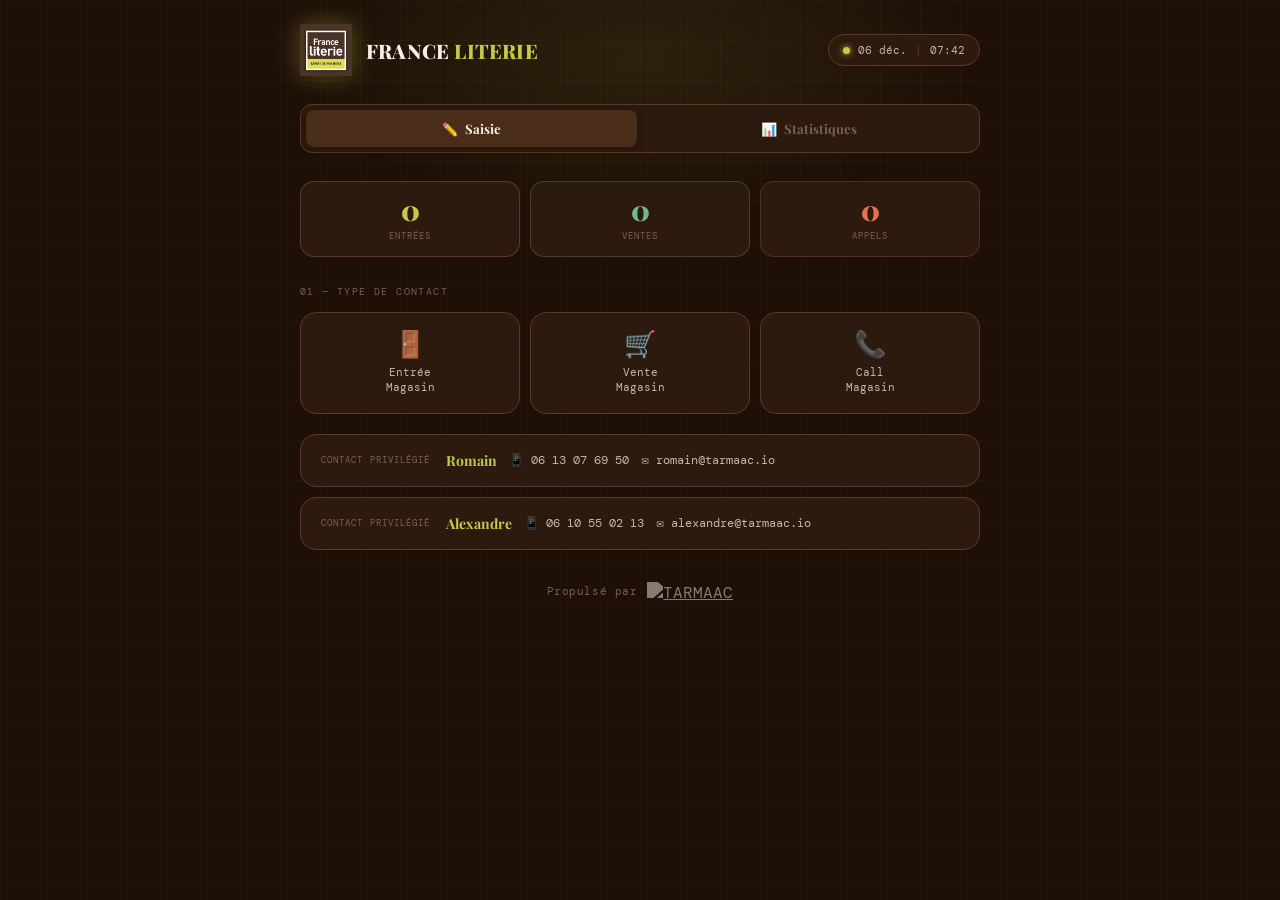
==== sauvegarde.html @ 5497d24d "novueau projet appscript" ====
<!DOCTYPE html>
<html lang="fr">
<head>
<meta charset="UTF-8">
<meta name="viewport" content="width=device-width, initial-scale=1.0">
<title>Suivi Magasin</title>
<link href="https://fonts.googleapis.com/css2?family=DM+Mono:wght@400;500&family=Playfair+Display:wght@700;800;900&display=swap" rel="stylesheet">
<style>
:root {
  --bg: #1e1007;
  --surface: #2d1a0e;
  --surface2: #3a2212;
  --surface3: #4a2d18;
  --border: #5e3820;
  --accent: #c3cc47;       /* or chaud France Literie */
  --accent-glow: rgba(195,204,71,0.15);
  --accent2: #e8734a;
  --accent3: #7eb8c9;
  --text: #f6f1e8;
  --muted: #7a6050;
  --success: #6dba8a;
  --silver: #c5b8a5;
  --radius: 16px;
  --font-display: 'Playfair Display', serif;
  --font-mono: 'DM Mono', monospace;
}

* { box-sizing: border-box; margin: 0; padding: 0; }

body {
  background: var(--bg);
  color: var(--text);
  font-family: var(--font-mono);
  min-height: 100vh;
  display: flex;
  flex-direction: column;
  align-items: center;
  padding: 24px 16px 48px;
  position: relative;
  overflow-x: hidden;
}

/* motif tissu subtil */
body::before {
  content: '';
  position: fixed; inset: 0;
  background-image:
    linear-gradient(rgba(195,204,71,0.03) 1px, transparent 1px),
    linear-gradient(90deg, rgba(195,204,71,0.03) 1px, transparent 1px);
  background-size: 40px 40px;
  pointer-events: none; z-index: 0;
}
body::after {
  content: '';
  position: fixed; top: -100px; left: 50%; transform: translateX(-50%);
  width: 700px; height: 320px;
  background: radial-gradient(ellipse, rgba(195,204,71,0.09) 0%, transparent 70%);
  pointer-events: none; z-index: 0;
}

.wrapper { width: 100%; max-width: 680px; position: relative; z-index: 1; }

/* ══ HEADER ══════════════════════════════════════════════ */
header {
  display: flex; justify-content: space-between; align-items: center;
  margin-bottom: 28px; gap: 12px;
}
.logo-block { display: flex; align-items: center; gap: 14px; }
.logo-img {
  height: 52px; width: auto;
  filter: drop-shadow(0 0 12px rgba(195,204,71,0.35));
}
.store-name {
  font-family: var(--font-display);
  font-size: clamp(15px,3.2vw,20px);
  font-weight: 800;
  letter-spacing: 0.01em;
  line-height: 1.15;
}
.store-name .highlight { color: var(--accent); }
.store-name .sub {
  display: block;
  font-size: 9px;
  font-family: var(--font-mono);
  font-weight: 400;
  color: var(--muted);
  letter-spacing: 0.14em;
  text-transform: uppercase;
  margin-top: 4px;
}

.header-right { display: flex; align-items: center; gap: 8px; flex-shrink: 0; }

.live-badge {
  display: flex; align-items: center; gap: 8px;
  background: var(--surface); border: 1px solid var(--border);
  border-radius: 100px; padding: 8px 14px;
  font-size: 11px; color: var(--silver); white-space: nowrap;
}
.live-dot {
  width: 7px; height: 7px;
  background: var(--accent); border-radius: 50%;
  animation: pulse 2s ease-in-out infinite;
  box-shadow: 0 0 6px var(--accent);
}
@keyframes pulse { 0%,100%{opacity:1} 50%{opacity:0.3} }

/* ══ NAV TABS ════════════════════════════════════════════ */
.nav-tabs {
  display: flex; gap: 6px; margin-bottom: 28px;
  background: var(--surface); border: 1px solid var(--border);
  border-radius: 12px; padding: 5px;
}
.nav-tab {
  flex: 1; padding: 10px 16px; border: none; border-radius: 8px;
  font-family: var(--font-display); font-size: 13px; font-weight: 700;
  color: var(--muted); background: transparent; cursor: pointer;
  transition: all 0.2s ease; display: flex; align-items: center;
  justify-content: center; gap: 7px;
  -webkit-tap-highlight-color: transparent;
}
.nav-tab:hover { color: var(--silver); }
.nav-tab.active { background: var(--surface3); color: var(--text); box-shadow: 0 2px 8px rgba(0,0,0,0.3); }

/* ══ SAISIE PAGE ═════════════════════════════════════════ */
#page-saisie { animation: fadeUp 0.25s ease forwards; }
@keyframes fadeUp { from{opacity:0;transform:translateY(8px)} to{opacity:1;transform:translateY(0)} }

/* Compteurs jour */
.day-counters { display: flex; gap: 10px; margin-bottom: 28px; }
.day-chip {
  flex: 1; background: var(--surface); border: 1px solid var(--border);
  border-radius: 14px; padding: 14px 10px; text-align: center;
  transition: border-color 0.2s ease;
}
.chip-val { font-family: var(--font-display); font-size: 28px; font-weight: 900; line-height: 1; }
.chip-lbl { font-size: 9px; color: var(--muted); text-transform: uppercase; letter-spacing: 0.1em; margin-top: 6px; }
.c-entree { border-color: rgba(200,169,110,0.25); }
.c-entree .chip-val { color: var(--accent); }
.c-vente  { border-color: rgba(109,186,138,0.25); }
.c-vente  .chip-val { color: var(--success); }
.c-call   { border-color: rgba(232,115,74,0.2); }
.c-call   .chip-val { color: var(--accent2); }

/* Steps */
.step { display: none; animation: fadeUp 0.2s ease forwards; }
.step.active { display: block; }

.section-label {
  font-size: 10px; text-transform: uppercase; letter-spacing: 0.14em;
  color: var(--muted); margin-bottom: 14px;
}

/* Grilles de boutons */
.btn-grid { display: grid; gap: 10px; margin-bottom: 20px; }
.cols-3 { grid-template-columns: repeat(3,1fr); }
.cols-sources { grid-template-columns: repeat(3,1fr); }
.cols-3-auto { grid-template-columns: repeat(3,1fr); }

@media(max-width:400px){
  .cols-sources { grid-template-columns: repeat(2,1fr); }
  .cols-3-auto  { grid-template-columns: repeat(2,1fr); }
}

.card-btn {
  display: flex; flex-direction: column; align-items: center; justify-content: center;
  gap: 8px; padding: 18px 10px;
  background: var(--surface); border: 1.5px solid var(--border);
  border-radius: var(--radius); cursor: pointer; color: var(--silver);
  font-family: var(--font-mono); font-size: 12px; text-align: center; line-height: 1.35;
  transition: all 0.15s ease;
  -webkit-tap-highlight-color: transparent;
}
.card-btn .icon { font-size: 26px; line-height: 1; }
.card-btn .label { font-size: 11px; }
.card-btn:hover { border-color: var(--accent); color: var(--text); background: var(--surface2); }
.card-btn.selected { border-color: var(--accent); background: var(--accent-glow); color: var(--text); }
.card-btn.compact { padding: 14px 8px; }
.card-btn.compact .icon { font-size: 22px; }

/* couleurs par source */
.card-btn[data-source="google"]:hover,   .card-btn[data-source="google"].selected    { border-color:#4285f4; background:rgba(66,133,244,0.08); }
.card-btn[data-source="facebook"]:hover, .card-btn[data-source="facebook"].selected  { border-color:#1877f2; background:rgba(24,119,242,0.08); }
.card-btn[data-source="reco"]:hover,     .card-btn[data-source="reco"].selected      { border-color:#f59e0b; background:rgba(245,158,11,0.08); }
.card-btn[data-source="autre"]:hover,    .card-btn[data-source="autre"].selected     { border-color:var(--muted); background:rgba(102,102,102,0.08); }
.card-btn[data-source="saitpas"]:hover,  .card-btn[data-source="saitpas"].selected   { border-color:var(--muted); background:rgba(102,102,102,0.08); }
.card-btn[data-source="emplacement"]:hover, .card-btn[data-source="emplacement"].selected { border-color:#a78bfa; background:rgba(167,139,250,0.08); }
.card-btn[data-axe]:hover, .card-btn[data-axe].selected { border-color:var(--success); background:rgba(109,186,138,0.08); }

.recap-bar {
  background: var(--surface2); border: 1px solid var(--border);
  border-radius: 12px; padding: 14px 18px;
  display: flex; align-items: center; justify-content: space-between;
  margin-bottom: 20px; font-size: 12px;
}
.recap-badge { padding: 4px 10px; border-radius: 100px; font-size: 11px; font-weight: 500; }
.badge-entree { background: rgba(195,204,71,0.15); color: var(--accent); }
.badge-vente  { background: rgba(109,186,138,0.15); color: var(--success); }
.badge-call   { background: rgba(232,115,74,0.15);  color: var(--accent2); }

/* Champ CA */
.ca-field {
  margin-bottom: 20px;
}
.ca-label {
  font-size: 10px; text-transform: uppercase; letter-spacing: 0.14em;
  color: var(--muted); margin-bottom: 10px; display: block;
}
.ca-input-wrap {
  display: flex; align-items: center; gap: 0;
  background: var(--surface); border: 1.5px solid var(--border);
  border-radius: 12px; overflow: hidden;
  transition: border-color 0.15s ease;
}
.ca-input-wrap:focus-within { border-color: var(--accent); }
.ca-input {
  flex: 1; background: transparent; border: none; outline: none;
  padding: 16px 18px; font-family: var(--font-display); font-size: 22px;
  font-weight: 800; color: var(--text); color-scheme: dark;
  min-width: 0;
}
.ca-input::placeholder { color: var(--muted); font-size: 18px; }
.ca-currency {
  padding: 0 18px; font-family: var(--font-display); font-size: 20px;
  font-weight: 800; color: var(--accent); flex-shrink: 0;
  border-left: 1px solid var(--border);
  height: 100%; display: flex; align-items: center;
  background: rgba(195,204,71,0.06);
}

.confirm-area { margin-top: 24px; display: flex; flex-direction: column; gap: 12px; }

.btn-confirm {
  width: 100%; background: var(--accent); color: #2a1c10;
  border: none; border-radius: var(--radius); padding: 20px;
  font-family: var(--font-display); font-size: 18px; font-weight: 800;
  cursor: pointer; transition: all 0.15s ease;
  -webkit-tap-highlight-color: transparent;
}
.btn-confirm:hover { background: #d4dc52; transform: translateY(-1px); box-shadow: 0 6px 24px rgba(195,204,71,0.4); }
.btn-confirm:active { transform: scale(0.98); }
.btn-confirm:disabled { opacity: 0.25; cursor: not-allowed; transform: none; box-shadow: none; }
.btn-confirm.loading { pointer-events: none; opacity: 0.7; }

.btn-back {
  width: 100%; background: transparent; color: var(--muted);
  border: 1px solid var(--border); border-radius: var(--radius);
  padding: 14px; font-family: var(--font-mono); font-size: 13px;
  cursor: pointer; transition: all 0.15s ease;
}
.btn-back:hover { color: var(--text); border-color: var(--text); }

.btn-reset {
  width: 100%; background: var(--surface); color: var(--text);
  border: 2px solid var(--border); border-radius: var(--radius);
  padding: 18px; font-family: var(--font-display); font-size: 16px;
  font-weight: 800; cursor: pointer; transition: all 0.15s ease;
}
.btn-reset:hover { border-color: var(--accent); color: var(--accent); box-shadow: 0 0 20px var(--accent-glow); }

.error-msg {
  background: rgba(232,115,74,0.1); border: 1px solid rgba(232,115,74,0.3);
  border-radius: 10px; padding: 12px 16px; font-size: 12px;
  color: var(--accent2); display: none;
}

.spinner { display:inline-block; width:16px; height:16px; border:2px solid rgba(10,11,15,0.3); border-top-color:#2a1c10; border-radius:50%; animation:spin 0.6s linear infinite; vertical-align:middle; margin-right:8px; }
@keyframes spin { to{transform:rotate(360deg)} }

/* Succès */
#step-success { text-align: center; padding: 40px 20px; }
.success-icon { font-size: 72px; margin-bottom: 24px; animation: pop 0.4s cubic-bezier(0.34,1.56,0.64,1) forwards; }
@keyframes pop { from{transform:scale(0.3);opacity:0} to{transform:scale(1);opacity:1} }
.success-title { font-family: var(--font-display); font-size: 32px; font-weight: 800; margin-bottom: 8px; }
.success-sub { color: var(--muted); font-size: 13px; margin-bottom: 40px; }
.success-recap {
  background: var(--surface); border: 1px solid var(--border);
  border-radius: var(--radius); padding: 20px; margin-bottom: 32px;
  text-align: left; font-size: 13px; display: flex; flex-direction: column; gap: 10px;
}
.recap-row { display: flex; justify-content: space-between; align-items: center; color: var(--muted); }
.recap-row span:last-child { color: var(--text); font-weight: 500; }
.recap-row .recap-ca { color: var(--accent); font-family: var(--font-display); font-size: 17px; font-weight: 800; }

/* Contact card */
.contact-card {
  margin-top: 20px; background: var(--surface);
  border: 1px solid var(--border); border-radius: var(--radius);
  padding: 16px 20px; display: flex; align-items: center; gap: 16px;
}
.contact-label { font-size: 9px; text-transform: uppercase; letter-spacing: 0.12em; color: var(--muted); white-space: nowrap; flex-shrink: 0; }
.contact-info { display: flex; align-items: center; gap: 12px; flex-wrap: wrap; flex: 1; }
.contact-name { font-family: var(--font-display); font-weight: 700; font-size: 14px; color: var(--accent); flex-shrink: 0; }
.contact-links { display: flex; gap: 12px; flex-wrap: wrap; }
.contact-link { font-size: 12px; color: var(--silver); text-decoration: none; transition: color 0.15s ease; }
.contact-link:hover { color: var(--accent); }

/* ══ STATS PAGE ══════════════════════════════════════════ */
#page-stats { display: none; animation: fadeUp 0.25s ease forwards; }
#page-stats.active { display: block; }

.dp-trigger-pill {
  display: flex; align-items: center; gap: 8px;
  background: var(--surface); border: 1px solid var(--border);
  border-radius: 10px; padding: 10px 16px; cursor: pointer;
  font-family: var(--font-mono); font-size: 12px; color: var(--silver);
  transition: all 0.15s ease; width: 100%; margin-bottom: 16px;
  -webkit-tap-highlight-color: transparent;
}
.dp-trigger-pill:hover { border-color: var(--accent); color: var(--text); }
.dp-trigger-pill.open { border-color: var(--accent); color: var(--accent); background: rgba(195,204,71,0.06); }
.dp-pill-icon { font-size: 14px; flex-shrink: 0; }
.dp-pill-label { flex: 1; font-weight: 500; }
.dp-pill-range { color: var(--accent); font-weight: 500; }
.dp-pill-arrow { font-size: 10px; opacity: 0.6; transition: transform 0.2s ease; }
.dp-trigger-pill.open .dp-pill-arrow { transform: rotate(180deg); }

.dp-inline {
  background: var(--surface); border: 1px solid var(--border); border-radius: 14px;
  overflow: hidden; margin-bottom: 24px; display: none;
  animation: fadeUp 0.2s ease forwards;
}
.dp-inline.open { display: block; }
.dp-inline-body { display: flex; flex-wrap: wrap; }

.dp-sc-list {
  width: 168px; flex-shrink: 0; border-right: 1px solid var(--border); padding: 10px 0;
}
@media(max-width:540px) {
  .dp-sc-list { width: 100%; border-right: none; border-bottom: 1px solid var(--border); display: flex; flex-wrap: wrap; padding: 10px 12px; gap: 6px; }
  .dp-sc-btn { width: auto !important; padding: 6px 12px !important; border-radius: 100px !important; border: 1px solid var(--border); }
  .dp-sc-btn.active { background: rgba(200,169,110,0.1) !important; border-color: var(--accent); }
  .dp-sc-radio { display: none !important; }
}

.dp-sc-btn {
  display: flex; align-items: center; gap: 10px; width: 100%;
  padding: 8px 14px; font-size: 12px; color: var(--silver); cursor: pointer;
  font-family: var(--font-mono); border: none; background: none;
  text-align: left; transition: all 0.1s ease;
}
.dp-sc-btn:hover { color: var(--text); background: rgba(255,255,255,0.03); }
.dp-sc-btn.active { color: var(--accent); background: rgba(195,204,71,0.07); }
.dp-sc-radio { width: 13px; height: 13px; border-radius: 50%; border: 2px solid var(--border); flex-shrink: 0; transition: all 0.15s ease; }
.dp-sc-btn.active .dp-sc-radio { border-color: var(--accent); background: var(--accent); box-shadow: 0 0 5px var(--accent); }

.dp-cals-area { flex: 1; min-width: 0; padding: 16px; display: flex; flex-direction: column; gap: 12px; }
.dp-cals-row { display: flex; gap: 16px; flex-wrap: wrap; }
.dp-cal { flex: 1; min-width: 180px; }

.dp-cal-head { display: flex; align-items: center; justify-content: space-between; margin-bottom: 8px; }
.dp-nav { background: none; border: 1px solid var(--border); border-radius: 6px; color: var(--silver); width: 26px; height: 26px; font-size: 14px; cursor: pointer; display: flex; align-items: center; justify-content: center; transition: all 0.15s ease; }
.dp-nav:hover { border-color: var(--accent); color: var(--accent); }
.dp-cal-title { font-family: var(--font-display); font-weight: 800; font-size: 13px; text-align: center; flex: 1; }

.dp-grid { display: grid; grid-template-columns: repeat(7,1fr); gap: 1px; }
.dp-dow { font-size: 9px; color: var(--muted); text-align: center; padding: 3px 0; text-transform: uppercase; }
.dp-day { aspect-ratio: 1; display: flex; align-items: center; justify-content: center; font-size: 11px; border-radius: 6px; cursor: pointer; color: var(--silver); border: none; background: none; font-family: var(--font-mono); position: relative; transition: background 0.1s ease, color 0.1s ease; }
.dp-day:hover:not(.dp-empty) { background: var(--surface3); color: var(--text); }
.dp-day.dp-empty { cursor: default; visibility: hidden; }
.dp-day.dp-today { color: var(--accent); font-weight: 700; }
.dp-day.dp-today::after { content:''; position:absolute; bottom:2px; left:50%; transform:translateX(-50%); width:3px; height:3px; background:var(--accent); border-radius:50%; }
.dp-day.dp-start, .dp-day.dp-end { background: var(--accent) !important; color: #0a0b0f !important; font-weight: 800; border-radius: 6px; }
.dp-day.dp-in-range { background: rgba(195,204,71,0.13); color: var(--text); border-radius: 0; }
.dp-day.dp-start { border-radius: 6px 0 0 6px !important; }
.dp-day.dp-end   { border-radius: 0 6px 6px 0 !important; }
.dp-day.dp-start.dp-end { border-radius: 6px !important; }

.dp-bottom-row {
  display: flex; align-items: center; gap: 10px; flex-wrap: wrap;
  padding: 12px 16px; border-top: 1px solid var(--border);
  background: var(--surface2);
}
.dp-inp-group { display: flex; align-items: center; gap: 8px; flex: 1; min-width: 120px; }
.dp-inp-lbl { font-size: 10px; text-transform: uppercase; letter-spacing: 0.1em; color: var(--muted); white-space: nowrap; }
.dp-inp { background: var(--surface); border: 1px solid var(--border); border-radius: 7px; padding: 7px 10px; color: var(--text); font-family: var(--font-mono); font-size: 12px; outline: none; flex: 1; color-scheme: dark; transition: border-color 0.15s ease; }
.dp-inp:focus { border-color: var(--accent); }
.dp-inp-sep { color: var(--muted); flex-shrink: 0; }
.dp-btn-apply { background: var(--accent); border: none; border-radius: 8px; padding: 9px 20px; color: #2a1c10; font-family: var(--font-display); font-size: 13px; font-weight: 800; cursor: pointer; transition: all 0.15s ease; white-space: nowrap; flex-shrink: 0; }
.dp-btn-apply:hover { background: #d4dc52; }

/* Stats résultats */
.stats-period-bar {
  display: flex; align-items: center; justify-content: space-between;
  padding: 12px 16px; background: var(--surface2); border: 1px solid var(--border);
  border-radius: 12px; margin-bottom: 20px; font-size: 12px;
}
.period-label { color: var(--muted); }
.period-val { color: var(--accent); font-weight: 500; font-family: var(--font-display); }

.stats-kpis { display: grid; grid-template-columns: repeat(3,1fr); gap: 10px; margin-bottom: 10px; }
.kpi-card { background: var(--surface); border: 1px solid var(--border); border-radius: 12px; padding: 16px 10px; text-align: center; }
.kpi-val { font-family: var(--font-display); font-size: 32px; font-weight: 900; line-height: 1; }
.kpi-lbl { font-size: 9px; color: var(--muted); text-transform: uppercase; letter-spacing: 0.1em; margin-top: 6px; }
.kpi-entree .kpi-val { color: var(--accent); }
.kpi-vente  .kpi-val { color: var(--success); }
.kpi-call   .kpi-val { color: var(--accent2); }

/* KPI CA */
.kpi-ca-card {
  background: var(--surface); border: 1px solid rgba(195,204,71,0.3);
  border-radius: 12px; padding: 16px 20px;
  display: flex; align-items: center; justify-content: space-between;
  margin-bottom: 10px;
}
.kpi-ca-label { font-size: 11px; color: var(--muted); text-transform: uppercase; letter-spacing: 0.1em; }
.kpi-ca-val { font-family: var(--font-display); font-size: 28px; font-weight: 900; color: var(--accent); }

.conv-card {
  background: var(--surface); border: 1px solid var(--border);
  border-radius: 12px; padding: 14px 18px;
  display: flex; align-items: center; justify-content: space-between; margin-bottom: 24px;
}
.conv-card-label { font-size: 13px; color: var(--muted); }
.conv-card-val { font-family: var(--font-display); font-size: 24px; font-weight: 900; color: var(--success); }

.stats-section { margin-bottom: 24px; }
.stats-section-title { font-size: 10px; text-transform: uppercase; letter-spacing: 0.12em; color: var(--muted); margin-bottom: 12px; }
.bar-row { display: flex; align-items: center; gap: 10px; margin-bottom: 8px; }
.bar-name { font-size: 12px; color: var(--silver); width: 168px; flex-shrink: 0; white-space: nowrap; overflow: hidden; text-overflow: ellipsis; }
.bar-track { flex: 1; background: var(--surface2); border-radius: 100px; height: 8px; overflow: hidden; }
.bar-fill { height: 100%; border-radius: 100px; min-width: 4px; transition: width 0.55s cubic-bezier(0.34,1.56,0.64,1); }
.bar-fill.fill-src { background: var(--accent3); }
.bar-fill.fill-axe { background: var(--success); }
.bar-count { font-size: 12px; font-family: var(--font-display); font-weight: 700; color: var(--text); width: 28px; text-align: right; flex-shrink: 0; }

.stats-empty { text-align: center; padding: 40px 20px; color: var(--muted); font-size: 13px; display: flex; flex-direction: column; align-items: center; gap: 12px; }
.stats-empty-icon { font-size: 40px; }
.stats-loading-block { text-align: center; padding: 40px 20px; color: var(--muted); font-size: 13px; display: flex; flex-direction: column; align-items: center; gap: 12px; }
.spinner-lg { width: 28px; height: 28px; border: 2px solid var(--border); border-top-color: var(--accent); border-radius: 50%; animation: spin 0.7s linear infinite; }
.stats-error-block { text-align: center; padding: 32px 20px; color: var(--accent2); font-size: 13px; display: flex; flex-direction: column; align-items: center; gap: 8px; }

/* ══ FOOTER ══════════════════════════════════════════════ */
.tarmaac-footer { display:flex; align-items:center; justify-content:center; gap:10px; padding:32px 0 0; position:relative; z-index:1; }
.footer-label { font-size:11px; color:var(--muted); font-family:var(--font-mono); letter-spacing:0.05em; }
.footer-logo-link { display:flex; align-items:center; opacity:0.45; transition:opacity 0.2s ease; }
.footer-logo-link:hover { opacity:0.85; }
.footer-logo { height:18px; width:auto; filter:brightness(0) invert(1); }
</style>

<!-- ════════════════════════════════════════════════════════════════
     MULTI-TENANT — Thèmes par enseigne + clients (par magasin)
     Usage : ?client=<slug>  (ex: ?client=france-literie-perpignan)
     - THEMES  : 1 entrée par enseigne (couleurs, logo, libellés)
     - CLIENTS : 1 entrée par magasin (rattaché à une enseigne)
     ════════════════════════════════════════════════════════════════ -->
<script>
const THEMES = {
  "france-literie": {
    brandName: "France Literie",
    brandHtml: '<span>FRANCE </span><span class="highlight">LITERIE</span>',
    // logoUrl: laissé vide → on garde le logo inline du HTML par défaut
    logoUrl: null,
    vars: {
      "--bg":          "#1e1007",
      "--surface":     "#2d1a0e",
      "--surface2":    "#3a2212",
      "--surface3":    "#4a2d18",
      "--border":      "#5e3820",
      "--accent":      "#c3cc47",
      "--accent-glow": "rgba(195,204,71,0.15)",
      "--accent2":     "#e8734a",
      "--accent3":     "#7eb8c9",
      "--text":        "#f6f1e8",
      "--muted":       "#7a6050",
      "--success":     "#6dba8a",
      "--silver":      "#c5b8a5",
      "--font-display":"'Playfair Display', serif",
      "--font-mono":   "'DM Mono', monospace",
    }
  },
  // Pour ajouter une enseigne : dupliquer le bloc ci-dessus, changer
  // les couleurs / le logo / le brandHtml.
};

// ────────────────────────────────────────────────────────────────
//  CLIENTS = liste des magasins.
//  Un magasin = 1 entrée = 1 Google Sheet dédié + 1 thème d'enseigne.
//
//  Architecture :
//    - UN SEUL Apps Script partagé (même statsUrl partout)
//    - UN Google Sheet par magasin (isolation des données)
//    - UN thème par enseigne (couleurs, logo, nom)
//
//  ► AJOUTER UN MAGASIN
//    1. Créer un nouveau Google Sheet avec :
//         - un onglet nommé "Suivi"
//         - en ligne 1, les headers :
//           date | heure | jour | type | source | axe | ca | magasin
//    2. Partager ce sheet (droit Éditeur) avec le compte qui a déployé
//       l'Apps Script (sinon openById échouera côté script).
//    3. Copier l'ID du sheet depuis son URL :
//         https://docs.google.com/spreadsheets/d/<SHEET_ID>/edit
//    4. Dupliquer un bloc ci-dessous et renseigner :
//         - slug unique (ex: "france-literie-lyon")
//         - brand (doit exister dans THEMES)
//         - city
//         - sheetId (collé à l'étape 3)
//         - statsUrl (la même que les autres — ne pas changer)
//    5. Dans Webflow, créer une page CMS qui embed l'iframe avec
//       ?client=<slug>.
//
//  ► AJOUTER UNE NOUVELLE ENSEIGNE
//    1. Ajouter un bloc dans THEMES (couleurs, logoUrl, brandHtml, brandName)
//    2. Ajouter les magasins dans CLIENTS en pointant sur `brand: "<nouvel-id>"`
//    3. Pas besoin d'un nouveau Apps Script ni d'un nouveau déploiement.
// ────────────────────────────────────────────────────────────────
const STATS_URL = "https://script.google.com/macros/s/AKfycby3EgD4GjmaSbBxNZrvL0K8MRD9f_tiL3vMRfs2ryZL0DkBlUJAa9Uk6OHE7xCPuyBn/exec";

const CLIENTS = {
  "france-literie-perpignan": {
    brand:    "france-literie",
    city:     "Perpignan",
    sheetId:  "",            // ← À REMPLIR : ID du sheet FL Perpi
    statsUrl: STATS_URL,
  },
  "france-literie-antibes-vallauris": {
    brand:    "france-literie",
    city:     "Antibes Vallauris",
    sheetId:  "",            // ← À REMPLIR : ID du sheet FL Antibes Vallauris
    statsUrl: STATS_URL,
  },
};

const DEFAULT_CLIENT = "france-literie-perpignan";

// ── Résolution du client courant ──
(function resolveClient(){
  const params = new URLSearchParams(location.search);
  const clientId = params.get('client') || DEFAULT_CLIENT;
  const client = CLIENTS[clientId] || CLIENTS[DEFAULT_CLIENT];
  const theme = THEMES[client.brand];

  // Variables CSS de l'enseigne (override des défauts du <style>)
  if(theme && theme.vars){
    Object.entries(theme.vars).forEach(([k,v]) => {
      document.documentElement.style.setProperty(k, v);
    });
  }

  // Classe enseigne sur <html> pour CSS spécifique éventuel
  document.documentElement.classList.add('brand-' + client.brand);

  // Titre de l'onglet
  const cityLabel = client.city ? ' ' + client.city : '';
  document.title = (theme ? theme.brandName : 'Suivi Magasin') + cityLabel + ' — Suivi Magasin';

  // Exposition globale pour le script principal en bas de page
  window.CLIENT = client;
  window.THEME  = theme;
  window.CONFIG = {
    clientId:  clientId,
    storeName: (theme ? theme.brandName : '') + cityLabel,
    statsUrl:  client.statsUrl,
    sheetId:   client.sheetId || "",
  };
})();
</script>
</head>
<body>
<div class="wrapper">

  <!-- HEADER -->
  <header>
    <div class="logo-block">
      <!-- Logo France Literie officiel -->
      <img class="logo-img"
        src="[data-uri]"
        
        alt="France Literie"/>
      <!-- Fallback texte si logo non dispo -->
      <div id="logo-fallback" style="display:none; align-items:center; justify-content:center; width:52px; height:52px; background:var(--accent); border-radius:10px; font-family:var(--font-display); font-weight:900; font-size:11px; color:#2a1c10; text-align:center; line-height:1.2;">FL</div>
      <div class="store-name">
        <span>FRANCE </span><span class="highlight">LITERIE</span>
        <span class="sub">Suivi activité magasin</span>
      </div>
    </div>
    <div class="header-right">
      <div class="live-badge">
        <div class="live-dot"></div>
        <span id="live-date">--</span>
        <span style="color:var(--border)">|</span>
        <span id="live-time">--:--</span>
      </div>
    </div>
  </header>

  <!-- NAV TABS -->
  <div class="nav-tabs">
    <button class="nav-tab active" id="tab-saisie" onclick="switchTab('saisie')">
      <span>✏️</span> Saisie
    </button>
    <button class="nav-tab" id="tab-stats" onclick="switchTab('stats')">
      <span>📊</span> Statistiques
    </button>
  </div>

  <!-- ═══ PAGE SAISIE ══════════════════════════════════════ -->
  <div id="page-saisie">

    <!-- Compteurs du jour -->
    <div class="day-counters">
      <div class="day-chip c-entree"><div class="chip-val" id="count-entree">0</div><div class="chip-lbl">Entrées</div></div>
      <div class="day-chip c-vente"><div class="chip-val" id="count-vente">0</div><div class="chip-lbl">Ventes</div></div>
      <div class="day-chip c-call"><div class="chip-val" id="count-call">0</div><div class="chip-lbl">Appels</div></div>
    </div>

    <!-- STEP 1 : TYPE -->
    <div class="step active" id="step-type">
      <div class="section-label">01 — Type de contact</div>
      <div class="btn-grid cols-3">
        <button class="card-btn" data-type="entree" onclick="selectType('entree',this)"><span class="icon">🚪</span><span class="label">Entrée<br>Magasin</span></button>
        <button class="card-btn" data-type="vente"  onclick="selectType('vente',this)"><span class="icon">🛒</span><span class="label">Vente<br>Magasin</span></button>
        <button class="card-btn" data-type="call"   onclick="selectType('call',this)"><span class="icon">📞</span><span class="label">Call<br>Magasin</span></button>
      </div>
      <div class="contact-card">
        <span class="contact-label">Contact privilégié</span>
        <div class="contact-info">
          <span class="contact-name">Romain</span>
          <div class="contact-links">
            <a href="tel:0613076950" class="contact-link">📱 06 13 07 69 50</a>
            <a href="mailto:romain@tarmaac.io" class="contact-link">✉️ romain@tarmaac.io</a>
            
          </div>
        </div>
      </div>
      <div class="contact-card" style="margin-top:10px">
        <span class="contact-label">Contact privilégié</span>
        <div class="contact-info">
          <span class="contact-name">Alexandre</span>
          <div class="contact-links">
            <a href="tel:0610550213" class="contact-link">📱 06 10 55 02 13</a>
            <a href="mailto:alexandre@tarmaac.io" class="contact-link">✉️ alexandre@tarmaac.io</a>
            
          </div>
        </div>
      </div>
    </div>

    <!-- STEP 2 : SOURCE -->
    <div class="step" id="step-source">
      <div class="recap-bar">
        <span class="section-label" style="margin:0">Comment le prospect a-t-il connu le magasin ?</span>
        <span class="recap-badge" id="recap-type-badge">—</span>
      </div>
      <div class="section-label">02 — Source</div>
      <div class="btn-grid cols-sources">
        <button class="card-btn" data-source="google"      onclick="selectSource('Internet (Google)',this)"><span class="icon">🔍</span><span class="label">Internet<br>(Google)</span></button>
        <button class="card-btn" data-source="facebook"    onclick="selectSource('Facebook / Instagram',this)"><span class="icon">📱</span><span class="label">Facebook /<br>Instagram</span></button>
        <button class="card-btn" data-source="reco"        onclick="selectSource('Recommandation',this)"><span class="icon">🤝</span><span class="label">Reco</span></button>
        <button class="card-btn" data-source="emplacement" onclick="selectSource('Emplacement',this)"><span class="icon">📍</span><span class="label">Emplacement</span></button>
        <button class="card-btn" data-source="autre"       onclick="selectSource('Autre',this)"><span class="icon">💬</span><span class="label">Autre</span></button>
        <button class="card-btn" data-source="saitpas"     onclick="selectSource('Je ne sais pas',this)"><span class="icon">🤷</span><span class="label">Je ne<br>sais pas</span></button>
      </div>
      <div class="confirm-area">
        <button class="btn-confirm" id="btn-send" onclick="sendData()" disabled>Enregistrer</button>
        <div class="error-msg" id="error-msg">Erreur d'envoi. Vérifie l'URL Apps Script.</div>
        <button class="btn-back" onclick="goBack()">← Modifier le type</button>
      </div>
    </div>

    <!-- STEP 2b : PRODUIT (vente uniquement) -->
    <div class="step" id="step-axe">
      <div class="recap-bar">
        <span class="section-label" style="margin:0">Quel type de vente ?</span>
        <span class="recap-badge badge-vente">Vente Magasin</span>
      </div>
      <div class="section-label">03 — Type de produit</div>
      <div class="btn-grid cols-3-auto">
        <button class="card-btn compact" data-axe="coffre"    onclick="selectAxe('Lit Coffre',this)"><span class="icon">🛏️</span><span class="label">Lit<br>Coffre</span></button>
        <button class="card-btn compact" data-axe="motorise"  onclick="selectAxe('Lit Motorisé',this)"><span class="icon">⚙️</span><span class="label">Lit<br>Motorisé</span></button>
        <button class="card-btn compact" data-axe="matelas"   onclick="selectAxe('Matelas',this)"><span class="icon">🌙</span><span class="label">Matelas</span></button>
        <button class="card-btn compact" data-axe="linge"     onclick="selectAxe('Linge de Maison',this)"><span class="icon">🧺</span><span class="label">Linge de<br>Maison</span></button>
        <button class="card-btn compact" data-axe="oreiller"  onclick="selectAxe('Oreillers',this)"><span class="icon">☁️</span><span class="label">Oreillers</span></button>
        <button class="card-btn compact" data-axe="sommier-matelas" onclick="selectAxe('Sommier + Matelas',this)"><span class="icon">🛏️</span><span class="label">Sommier +<br>Matelas</span></button>
      </div>

      <!-- Chiffre d'affaires -->
      <div class="ca-field" id="ca-field">
        <span class="ca-label">04 — Chiffre d'affaires de la vente</span>
        <div class="ca-input-wrap">
          <input
            class="ca-input"
            id="ca-input"
            type="number"
            inputmode="decimal"
            min="0"
            step="1"
            placeholder="0"
            oninput="onCAInput()"
          />
          <span class="ca-currency">€</span>
        </div>
      </div>

      <div class="confirm-area">
        <button class="btn-confirm" id="btn-send-axe" onclick="sendData()" disabled>Enregistrer</button>
        <div class="error-msg" id="error-msg-axe">Erreur d'envoi. Vérifie l'URL Apps Script.</div>
        <button class="btn-back" onclick="goBackFromAxe()">← Modifier la source</button>
      </div>
    </div>

    <!-- STEP 3 : SUCCÈS -->
    <div class="step" id="step-success">
      <div class="success-icon">✅</div>
      <div class="success-title">Enregistré !</div>
      <div class="success-sub">Les données ont été transmises à Google Sheets.</div>
      <div class="success-recap">
        <div class="recap-row"><span>Type</span><span id="r-type">—</span></div>
        <div class="recap-row" id="r-axe-row" style="display:none"><span>Produit</span><span id="r-axe">—</span></div>
        <div class="recap-row" id="r-ca-row" style="display:none"><span>CA</span><span id="r-ca" class="recap-ca">—</span></div>
        <div class="recap-row"><span>Source</span><span id="r-source">—</span></div>
        <div class="recap-row"><span>Heure</span><span id="r-time">—</span></div>
        <div class="recap-row"><span>Date</span><span id="r-date">—</span></div>
      </div>
      <button class="btn-reset" onclick="resetSaisie()">+ Nouvel enregistrement</button>
    </div>

  </div><!-- /page-saisie -->

  <!-- ═══ PAGE STATS ════════════════════════════════════════ -->
  <div id="page-stats">

    <button class="dp-trigger-pill" id="dp-pill" onclick="toggleInlineDp()">
      <span class="dp-pill-icon">📅</span>
      <span class="dp-pill-label">Période :</span>
      <span class="dp-pill-range" id="dp-pill-range">sélectionner</span>
      <span class="dp-pill-arrow" id="dp-pill-arrow">▼</span>
    </button>

    <div class="dp-inline" id="dp-inline">
      <div class="dp-inline-body">
        <div class="dp-sc-list" id="dp-sc-list"></div>
        <div class="dp-cals-area">
          <div class="dp-cals-row">
            <div class="dp-cal" id="dp-cal-L"></div>
            <div class="dp-cal" id="dp-cal-R"></div>
          </div>
        </div>
      </div>
      <div class="dp-bottom-row">
        <div class="dp-inp-group">
          <span class="dp-inp-lbl">Du</span>
          <input type="date" class="dp-inp" id="dp-in-s" onchange="onManualInput()"/>
        </div>
        <span class="dp-inp-sep">—</span>
        <div class="dp-inp-group">
          <span class="dp-inp-lbl">Au</span>
          <input type="date" class="dp-inp" id="dp-in-e" onchange="onManualInput()"/>
        </div>
        <button class="dp-btn-apply" onclick="applyAndLoad()">Mettre à jour</button>
      </div>
    </div>

    <div id="stats-body">
      <div class="stats-empty" id="stats-empty">
        <div class="stats-empty-icon">📅</div>
        <div>Sélectionnez une période ci-dessus puis cliquez sur <strong>Mettre à jour</strong></div>
      </div>
      <div class="stats-loading-block" id="stats-loading" style="display:none">
        <div class="spinner-lg"></div>
        Récupération des données…
      </div>
      <div class="stats-error-block" id="stats-error" style="display:none">
        ⚠️ Erreur de connexion. Vérifie l'URL Apps Script dans le CONFIG.
      </div>
      <div id="stats-data" style="display:none">

        <div class="stats-period-bar">
          <span class="period-label">Période analysée</span>
          <span class="period-val" id="stats-period-val">—</span>
        </div>

        <div class="stats-kpis">
          <div class="kpi-card kpi-entree"><div class="kpi-val" id="s-entree">—</div><div class="kpi-lbl">Entrées</div></div>
          <div class="kpi-card kpi-vente"><div class="kpi-val" id="s-vente">—</div><div class="kpi-lbl">Ventes</div></div>
          <div class="kpi-card kpi-call"><div class="kpi-val" id="s-call">—</div><div class="kpi-lbl">Appels</div></div>
        </div>

        <!-- KPI CA total -->
        <div class="kpi-ca-card">
          <span class="kpi-ca-label">💰 Chiffre d'affaires total</span>
          <span class="kpi-ca-val" id="s-ca">—</span>
        </div>

        <div class="conv-card">
          <span class="conv-card-label">Taux de conversion entrées → ventes</span>
          <span class="conv-card-val" id="s-conv">—</span>
        </div>

        <div class="stats-section">
          <div class="stats-section-title">Par source</div>
          <div id="s-sources"></div>
        </div>

        <div class="stats-section" id="s-axes-section">
          <div class="stats-section-title">Par produit vendu</div>
          <div id="s-axes"></div>
        </div>

      </div>
    </div>

  </div><!-- /page-stats -->

</div><!-- /wrapper -->

<footer class="tarmaac-footer">
  <span class="footer-label">Propulsé par</span>
  <a href="https://www.tarmaac.io" target="_blank" class="footer-logo-link">
    <img src="https://cdn.prod.website-files.com/66cee4aa1322da49f5cc1b0e/673612ceac983ec56be6e94c_Tarmaac-logo-texte%402x.avif" alt="TARMAAC" class="footer-logo"/>
  </a>
</footer>

<script>
// ════════════════════════════════════════════════════════
//  ⚙️  CONFIG — résolu dynamiquement par client
//      Voir le bloc <script> en <head> : THEMES + CLIENTS
//      Le client courant vient de l'URL : ?client=<slug>
// ════════════════════════════════════════════════════════
const CONFIG = window.CONFIG;

// Application du branding de l'enseigne au DOM
(function applyBranding(){
  const theme = window.THEME;
  if(!theme) return;

  // Logo : si l'enseigne fournit une URL, on remplace l'image
  if(theme.logoUrl){
    const logoImg = document.querySelector('.logo-img');
    if(logoImg){
      logoImg.src = theme.logoUrl;
      logoImg.alt = theme.brandName;
    }
  }

  // Nom du magasin (texte affiché à droite du logo)
  if(theme.brandHtml){
    const storeName = document.querySelector('.store-name');
    if(storeName) storeName.innerHTML = theme.brandHtml;
  }

  // Texte de fallback du logo (initiales)
  const fb = document.getElementById('logo-fallback');
  if(fb && theme.brandName){
    fb.textContent = theme.brandName.split(' ').map(w=>w[0]).join('').slice(0,2);
  }
})();

// ── Clock ─────────────────────────────────────────────
function updateClock(){
  const now = new Date();
  document.getElementById('live-time').textContent =
    now.toLocaleTimeString('fr-FR',{hour:'2-digit',minute:'2-digit'});
  document.getElementById('live-date').textContent =
    now.toLocaleDateString('fr-FR',{day:'2-digit',month:'short'});
}
updateClock(); setInterval(updateClock, 30000);

// ── Tab navigation ────────────────────────────────────
function switchTab(tab) {
  document.getElementById('page-saisie').style.display = tab === 'saisie' ? '' : 'none';
  document.getElementById('page-stats').classList.toggle('active', tab === 'stats');
  document.getElementById('tab-saisie').classList.toggle('active', tab === 'saisie');
  document.getElementById('tab-stats').classList.toggle('active', tab === 'stats');
}

// ── Saisie state ──────────────────────────────────────
let selType=null, selSource=null, selAxe=null, selCA=null;
const typeLabels = { entree:"Entrée Magasin", vente:"Vente Magasin", call:"Call Magasin" };

// Compteurs persistés par jour dans localStorage
const COUNTER_KEY = 'flux_counters_' + (CONFIG.clientId || 'default');
function loadCounters(){
  try {
    const raw = localStorage.getItem(COUNTER_KEY);
    if(raw){
      const saved = JSON.parse(raw);
      const todayStr = new Date().toLocaleDateString('fr-FR');
      if(saved.date === todayStr) return saved.values;
    }
  } catch(e){}
  return { entree:0, vente:0, call:0 };
}
function saveCounters(){
  localStorage.setItem(COUNTER_KEY, JSON.stringify({
    date: new Date().toLocaleDateString('fr-FR'),
    values: counters
  }));
}
const counters = loadCounters();
document.getElementById('count-entree').textContent = counters.entree;
document.getElementById('count-vente').textContent = counters.vente;
document.getElementById('count-call').textContent = counters.call;

function showStep(id){
  document.querySelectorAll('.step').forEach(s=>s.classList.remove('active'));
  document.getElementById(id).classList.add('active');
}

function selectType(type, btn){
  selType=type; selAxe=null; selCA=null;
  document.querySelectorAll('#step-type .card-btn').forEach(b=>b.classList.remove('selected'));
  btn.classList.add('selected');
  setTimeout(()=>{
    const b=document.getElementById('recap-type-badge');
    b.textContent=typeLabels[type]; b.className='recap-badge badge-'+type;
    showStep('step-source');
  },180);
}

function selectSource(src, btn){
  selSource=src;
  document.querySelectorAll('#step-source .card-btn').forEach(b=>b.classList.remove('selected'));
  btn.classList.add('selected');
  if(selType==='vente') setTimeout(()=>{
    // Reset axe/CA à chaque retour sur cette étape
    selAxe=null; selCA=null;
    document.querySelectorAll('#step-axe .card-btn').forEach(b=>b.classList.remove('selected'));
    document.getElementById('ca-input').value='';
    document.getElementById('btn-send-axe').disabled=true;
    showStep('step-axe');
  },180);
  else document.getElementById('btn-send').disabled=false;
}

function selectAxe(axe, btn){
  selAxe=axe;
  document.querySelectorAll('#step-axe .card-btn').forEach(b=>b.classList.remove('selected'));
  btn.classList.add('selected');
  checkAxeReady();
}

function onCAInput(){
  // CA optionnel — on valide si un axe est sélectionné, CA peut être vide
  const v = document.getElementById('ca-input').value;
  selCA = v !== '' ? parseFloat(v) : null;
  checkAxeReady();
}

function checkAxeReady(){
  // Bouton actif dès qu'un produit est sélectionné (CA optionnel)
  document.getElementById('btn-send-axe').disabled = !selAxe;
}

function goBack(){
  selSource=null;
  document.querySelectorAll('#step-source .card-btn').forEach(b=>b.classList.remove('selected'));
  document.getElementById('btn-send').disabled=true;
  document.getElementById('error-msg').style.display='none';
  showStep('step-type');
}

function goBackFromAxe(){
  selAxe=null; selCA=null;
  document.querySelectorAll('#step-axe .card-btn').forEach(b=>b.classList.remove('selected'));
  document.getElementById('ca-input').value='';
  document.getElementById('btn-send-axe').disabled=true;
  showStep('step-source');
}

function resetSaisie(){
  selType=selSource=selAxe=selCA=null;
  document.querySelectorAll('.card-btn').forEach(b=>b.classList.remove('selected'));
  document.getElementById('btn-send').disabled=true;
  document.getElementById('btn-send-axe').disabled=true;
  document.getElementById('ca-input').value='';
  document.getElementById('error-msg').style.display='none';
  document.getElementById('error-msg-axe').style.display='none';
  document.getElementById('r-axe-row').style.display='none';
  document.getElementById('r-ca-row').style.display='none';
  showStep('step-type');
}

async function sendData(){
  if(!selType||!selSource) return;
  const now=new Date();
  const date=now.toLocaleDateString('fr-FR');
  const time=now.toLocaleTimeString('fr-FR',{hour:'2-digit',minute:'2-digit'});
  const jour=now.toLocaleDateString('fr-FR',{weekday:'long'});

  const payload={
    sheetId: CONFIG.sheetId,              // sheet à écrire (un par magasin)
    magasin: CONFIG.storeName,
    type:    typeLabels[selType],
    axe:     selAxe||'',
    ca:      selCA!==null ? selCA : '',   // chiffre d'affaires (vide si non renseigné)
    source:  selSource,
    date,
    heure:   time,
    jour,
    timestamp: now.toISOString()
  };

  const isV=selType==='vente';
  const btn=document.getElementById(isV?'btn-send-axe':'btn-send');
  const err=document.getElementById(isV?'error-msg-axe':'error-msg');
  btn.classList.add('loading'); btn.innerHTML='<span class="spinner"></span>Envoi...'; err.style.display='none';

  try {
    if(!CONFIG.statsUrl || CONFIG.statsUrl==="COLLER_ICI_URL_APPS_SCRIPT"){
      await new Promise(r=>setTimeout(r,800));
      console.log('📊 [DÉMO]', payload);
    } else {
      // Apps Script : Content-Type text/plain pour éviter le preflight CORS
      const resp = await fetch(CONFIG.statsUrl,{
        method: 'POST',
        headers: {'Content-Type':'text/plain;charset=utf-8'},
        body: JSON.stringify(payload),
      });
      if(!resp.ok) throw new Error('HTTP '+resp.status);
    }
    counters[selType]++;
    saveCounters();
    document.getElementById('count-'+selType).textContent=counters[selType];
    document.getElementById('r-type').textContent=typeLabels[selType];
    document.getElementById('r-source').textContent=selSource;
    document.getElementById('r-time').textContent=time;
    document.getElementById('r-date').textContent=date+' ('+jour+')';

    const ar=document.getElementById('r-axe-row');
    const cr=document.getElementById('r-ca-row');
    if(selAxe){ document.getElementById('r-axe').textContent=selAxe; ar.style.display='flex'; }
    else ar.style.display='none';
    if(selCA!==null){ document.getElementById('r-ca').textContent=selCA.toLocaleString('fr-FR')+'€'; cr.style.display='flex'; }
    else cr.style.display='none';

    showStep('step-success');
  } catch(e){
    console.error(e); err.style.display='block';
  } finally {
    btn.classList.remove('loading'); btn.innerHTML='Enregistrer';
  }
}

// ════════════════════════════════════════════════════════
//  DATE PICKER (inline)
// ════════════════════════════════════════════════════════
const SHORTCUTS = [
  {label:"Aujourd'hui",       key:'today'},
  {label:"Hier",              key:'yesterday'},
  {label:"7 derniers jours",  key:'7d'},
  {label:"14 derniers jours", key:'14d'},
  {label:"28 derniers jours", key:'28d'},
  {label:"30 derniers jours", key:'30d'},
  {label:"Cette semaine",     key:'thisweek'},
  {label:"Semaine dernière",  key:'lastweek'},
  {label:"Ce mois-ci",        key:'thismonth'},
  {label:"Mois dernier",      key:'lastmonth'},
  {label:"Maximum",           key:'all'},
];

let dp = { sc:null, picking:'start', start:null, end:null, ly:0, lm:0 };
let applied = { start:null, end:null };

const today   = () => { const d=new Date(); d.setHours(0,0,0,0); return d; };
const addD    = (d,n) => { const r=new Date(d); r.setDate(r.getDate()+n); return r; };
const fmt     = d => d ? `${d.getFullYear()}-${String(d.getMonth()+1).padStart(2,'0')}-${String(d.getDate()).padStart(2,'0')}` : '';
const fmtFR   = d => d ? d.toLocaleDateString('fr-FR') : '—';
const MOIS    = ['Janvier','Février','Mars','Avril','Mai','Juin','Juillet','Août','Septembre','Octobre','Novembre','Décembre'];
const JOURS   = ['Lun','Mar','Mer','Jeu','Ven','Sam','Dim'];

function scRange(key){
  const t=today();
  const dow=(t.getDay()+6)%7;
  switch(key){
    case 'today':     return [t,t];
    case 'yesterday': return [addD(t,-1),addD(t,-1)];
    case '7d':        return [addD(t,-6),t];
    case '14d':       return [addD(t,-13),t];
    case '28d':       return [addD(t,-27),t];
    case '30d':       return [addD(t,-29),t];
    case 'thisweek':  return [addD(t,-dow),t];
    case 'lastweek':  { const s=addD(t,-dow-7),e=addD(t,-dow-1); return [s,e]; }
    case 'thismonth': return [new Date(t.getFullYear(),t.getMonth(),1),t];
    case 'lastmonth': { const s=new Date(t.getFullYear(),t.getMonth()-1,1),e=new Date(t.getFullYear(),t.getMonth(),0); return [s,e]; }
    case 'all':       return [new Date(2024,0,1),t];
    default: return [null,null];
  }
}

function buildSC(){
  const el=document.getElementById('dp-sc-list');
  el.innerHTML=SHORTCUTS.map(s=>`
    <button class="dp-sc-btn${dp.sc===s.key?' active':''}" onclick="applyShortcut('${s.key}')">
      <span class="dp-sc-radio"></span>${s.label}
    </button>`).join('');
}

function applyShortcut(key){
  const [s,e]=scRange(key);
  dp.start=s; dp.end=e; dp.sc=key; dp.picking='start';
  syncInp(); buildSC(); renderCals();
}

function toggleInlineDp(){
  const inline=document.getElementById('dp-inline');
  const pill=document.getElementById('dp-pill');
  const isOpen=inline.classList.contains('open');
  if(!isOpen){
    const t=today();
    dp.ly=t.getFullYear(); dp.lm=t.getMonth()-1;
    if(dp.lm<0){dp.lm=11;dp.ly--;}
    dp.start=applied.start; dp.end=applied.end; dp.sc=null; dp.picking='start';
    buildSC(); renderCals(); syncInp();
  }
  inline.classList.toggle('open',!isOpen);
  pill.classList.toggle('open',!isOpen);
}

function closeInlineDp(){
  document.getElementById('dp-inline').classList.remove('open');
  document.getElementById('dp-pill').classList.remove('open');
}

function applyAndLoad(){
  if(!dp.start||!dp.end) return;
  applied.start=dp.start; applied.end=dp.end;
  document.getElementById('dp-pill-range').textContent = fmtFR(applied.start)+' – '+fmtFR(applied.end);
  closeInlineDp();
  loadStats();
}

function syncInp(){
  document.getElementById('dp-in-s').value=fmt(dp.start)||'';
  document.getElementById('dp-in-e').value=fmt(dp.end)||'';
}

function onManualInput(){
  const s=document.getElementById('dp-in-s').value;
  const e=document.getElementById('dp-in-e').value;
  if(s) dp.start=new Date(s+'T00:00:00');
  if(e) dp.end=new Date(e+'T00:00:00');
  dp.sc=null; buildSC(); renderCals();
}

function renderCals(){
  const ry=dp.lm===11?dp.ly+1:dp.ly;
  const rm=dp.lm===11?0:dp.lm+1;
  renderOneCal('dp-cal-L',dp.ly,dp.lm,true);
  renderOneCal('dp-cal-R',ry,rm,false);
}

function renderOneCal(id,y,m,isLeft){
  const t=today();
  const last=new Date(y,m+1,0);
  let dow=new Date(y,m,1).getDay()-1; if(dow<0)dow=6;

  let h=`<div class="dp-cal-head">
    ${isLeft?`<button class="dp-nav" onclick="navCal(-1)">‹</button>`:`<div></div>`}
    <div class="dp-cal-title">${MOIS[m]} ${y}</div>
    ${!isLeft?`<button class="dp-nav" onclick="navCal(1)">›</button>`:`<div></div>`}
  </div><div class="dp-grid">`;

  JOURS.forEach(j=>{h+=`<div class="dp-dow">${j}</div>`;});
  for(let i=0;i<dow;i++) h+=`<button class="dp-day dp-empty"></button>`;

  for(let d=1;d<=last.getDate();d++){
    const date=new Date(y,m,d);
    const iT=date.getTime()===t.getTime();
    const iS=dp.start&&date.getTime()===dp.start.getTime();
    const iE=dp.end&&date.getTime()===dp.end.getTime();
    const iR=dp.start&&dp.end&&date>dp.start&&date<dp.end;
    let c='dp-day';
    if(iT)c+=' dp-today'; if(iS)c+=' dp-start'; if(iE)c+=' dp-end'; if(iR)c+=' dp-in-range';
    h+=`<button class="${c}" onclick="pickDay(${y},${m},${d})">${d}</button>`;
  }
  h+='</div>';
  document.getElementById(id).innerHTML=h;
}

function navCal(dir){
  dp.lm+=dir;
  if(dp.lm>11){dp.lm=0;dp.ly++;}
  if(dp.lm<0) {dp.lm=11;dp.ly--;}
  renderCals();
}

function pickDay(y,m,d){
  const picked=new Date(y,m,d);
  if(dp.picking==='start'||(dp.start&&dp.end)){
    dp.start=picked; dp.end=null; dp.picking='end';
  } else {
    if(picked<dp.start){dp.end=dp.start;dp.start=picked;}
    else dp.end=picked;
    dp.picking='start';
  }
  dp.sc=null; syncInp(); buildSC(); renderCals();
}

// ════════════════════════════════════════════════════════
//  STATS
// ════════════════════════════════════════════════════════
function setState(id){
  ['stats-empty','stats-loading','stats-error','stats-data'].forEach(s=>{
    document.getElementById(s).style.display = s===id ? '' : 'none';
  });
}

async function loadStats(){
  if(!applied.start||!applied.end) return;
  const start=fmt(applied.start);
  const end = applied.start.getTime()===applied.end.getTime()
    ? fmt(addD(applied.end,1))
    : fmt(applied.end);
  setState('stats-loading');

  try {
    let data;
    if(CONFIG.statsUrl==="COLLER_ICI_URL_APPS_SCRIPT"){
      // Mode démo
      await new Promise(r=>setTimeout(r,700));
      data={
        total:38,
        totalCA: 24850,
        totals:{"Entrée Magasin":18,"Vente Magasin":12,"Call Magasin":8},
        sources:{"Internet (Google)":14,"Facebook / Instagram":10,"Recommandation":8,"Emplacement":4,"Autre":2},
        axes:{"Matelas":5,"Lit Coffre":3,"Lit Motorisé":2,"Linge de Maison":1,"Oreillers":1}
      };
    } else {
      // Un sheet par magasin → on cible via sheetId, pas besoin de filtrer
      const url = `${CONFIG.statsUrl}?sheetId=${encodeURIComponent(CONFIG.sheetId)}&start=${start}&end=${end}`;
      const resp = await fetch(url);
      if(!resp.ok) throw new Error('HTTP '+resp.status);
      data = await resp.json();
    }
    renderStats(data, fmt(applied.start), fmt(applied.end));
  } catch(e){
    console.error(e); setState('stats-error');
  }
}

function renderStats(data, start, end){
  const fr=s=>s.split('-').reverse().join('/');
  document.getElementById('stats-period-val').textContent =
    `${fr(start)} → ${fr(end)}  ·  ${data.total} enregistrement${data.total>1?'s':''}`;

  document.getElementById('s-entree').textContent = data.totals["Entrée Magasin"]||0;
  document.getElementById('s-vente').textContent  = data.totals["Vente Magasin"] ||0;
  document.getElementById('s-call').textContent   = data.totals["Call Magasin"]  ||0;

  // CA total
  const caEl = document.getElementById('s-ca');
  if(data.totalCA !== undefined && data.totalCA !== null){
    caEl.textContent = Number(data.totalCA).toLocaleString('fr-FR') + ' €';
  } else {
    caEl.textContent = '—';
  }

  const ent=data.totals["Entrée Magasin"]||0, ven=data.totals["Vente Magasin"]||0;
  document.getElementById('s-conv').textContent = ent>0 ? Math.round((ven/ent)*100)+'%' : '—';

  renderBars('s-sources', data.sources, 'fill-src');

  const axSec=document.getElementById('s-axes-section');
  if(data.axes&&Object.keys(data.axes).length){
    axSec.style.display=''; renderBars('s-axes', data.axes, 'fill-axe');
  } else {
    axSec.style.display='none';
  }

  setState('stats-data');
}

function renderBars(id, obj, cls){
  const c=document.getElementById(id); c.innerHTML='';
  if(!obj||!Object.keys(obj).length) return;
  const max=Math.max(...Object.values(obj));
  Object.entries(obj).sort((a,b)=>b[1]-a[1]).forEach(([n,v])=>{
    const pct=max>0?Math.round((v/max)*100):0;
    const row=document.createElement('div'); row.className='bar-row';
    row.innerHTML=`<div class="bar-name" title="${n}">${n}</div>
      <div class="bar-track"><div class="bar-fill ${cls}" style="width:0%" data-pct="${pct}%"></div></div>
      <div class="bar-count">${v}</div>`;
    c.appendChild(row);
  });
  requestAnimationFrame(()=>
    c.querySelectorAll('.bar-fill').forEach(el=>el.style.width=el.dataset.pct)
  );
}
</script>
<script>
  // Sync hauteur si embarquée en iframe
  (function() {
    function sendHeight() {
      var h = Math.max(document.body.scrollHeight, document.documentElement.scrollHeight);
      window.parent.postMessage({ type: 'resize', height: h }, '*');
    }
    sendHeight();
    window.addEventListener('resize', sendHeight);
    new MutationObserver(sendHeight).observe(document.body, { childList: true, subtree: true, attributes: true });
  })();
</script>
</body>
</html>
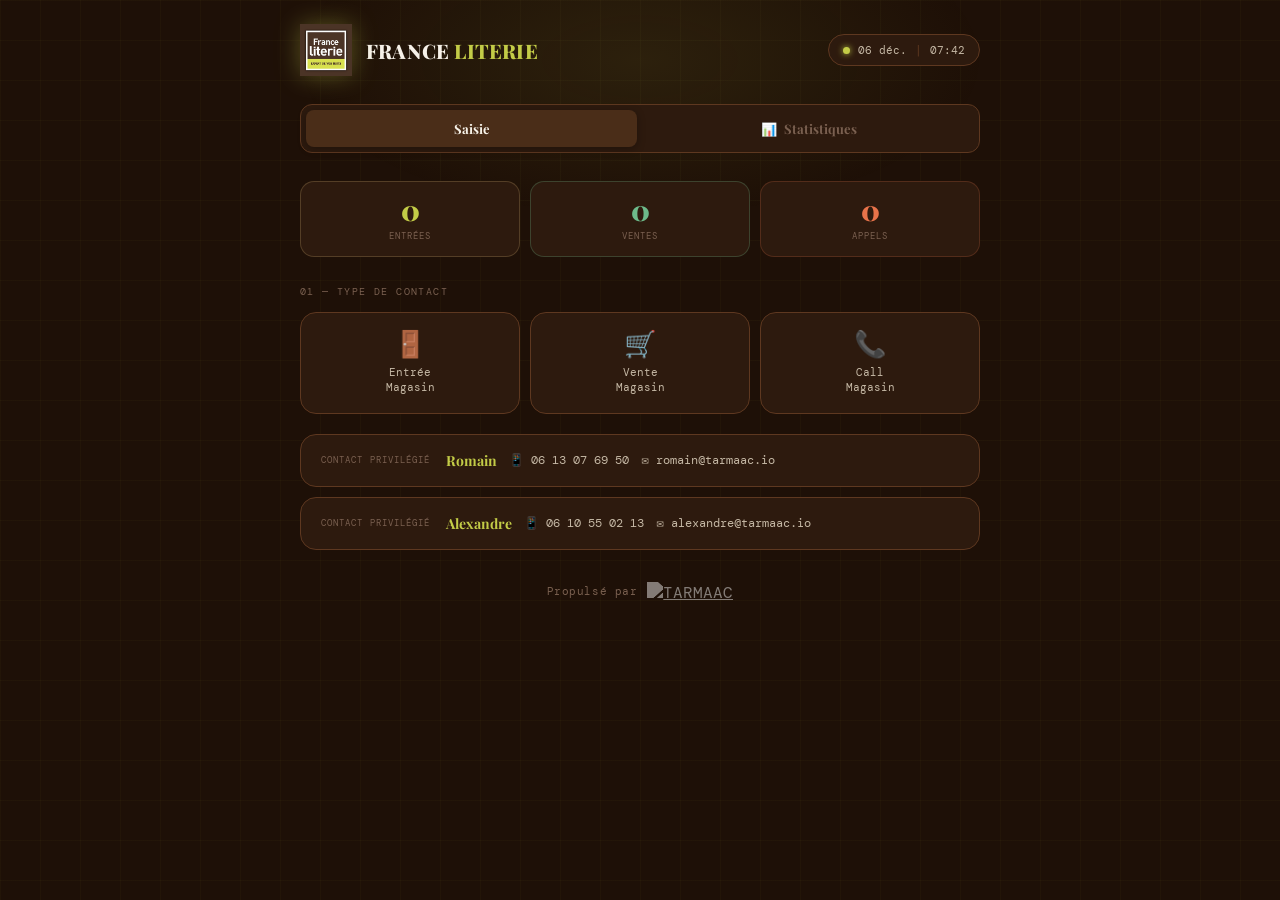
==== commit d4cf7ba6: "ajout 3 sudC | modifs boutons vente" ====
--- a/sauvegarde.html
+++ b/sauvegarde.html
@@ -588,7 +588,7 @@
   <!-- NAV TABS -->
   <div class="nav-tabs">
     <button class="nav-tab active" id="tab-saisie" onclick="switchTab('saisie')">
-      <span>✏️</span> Saisie
+Saisie
     </button>
     <button class="nav-tab" id="tab-stats" onclick="switchTab('stats')">
       <span>📊</span> Statistiques
